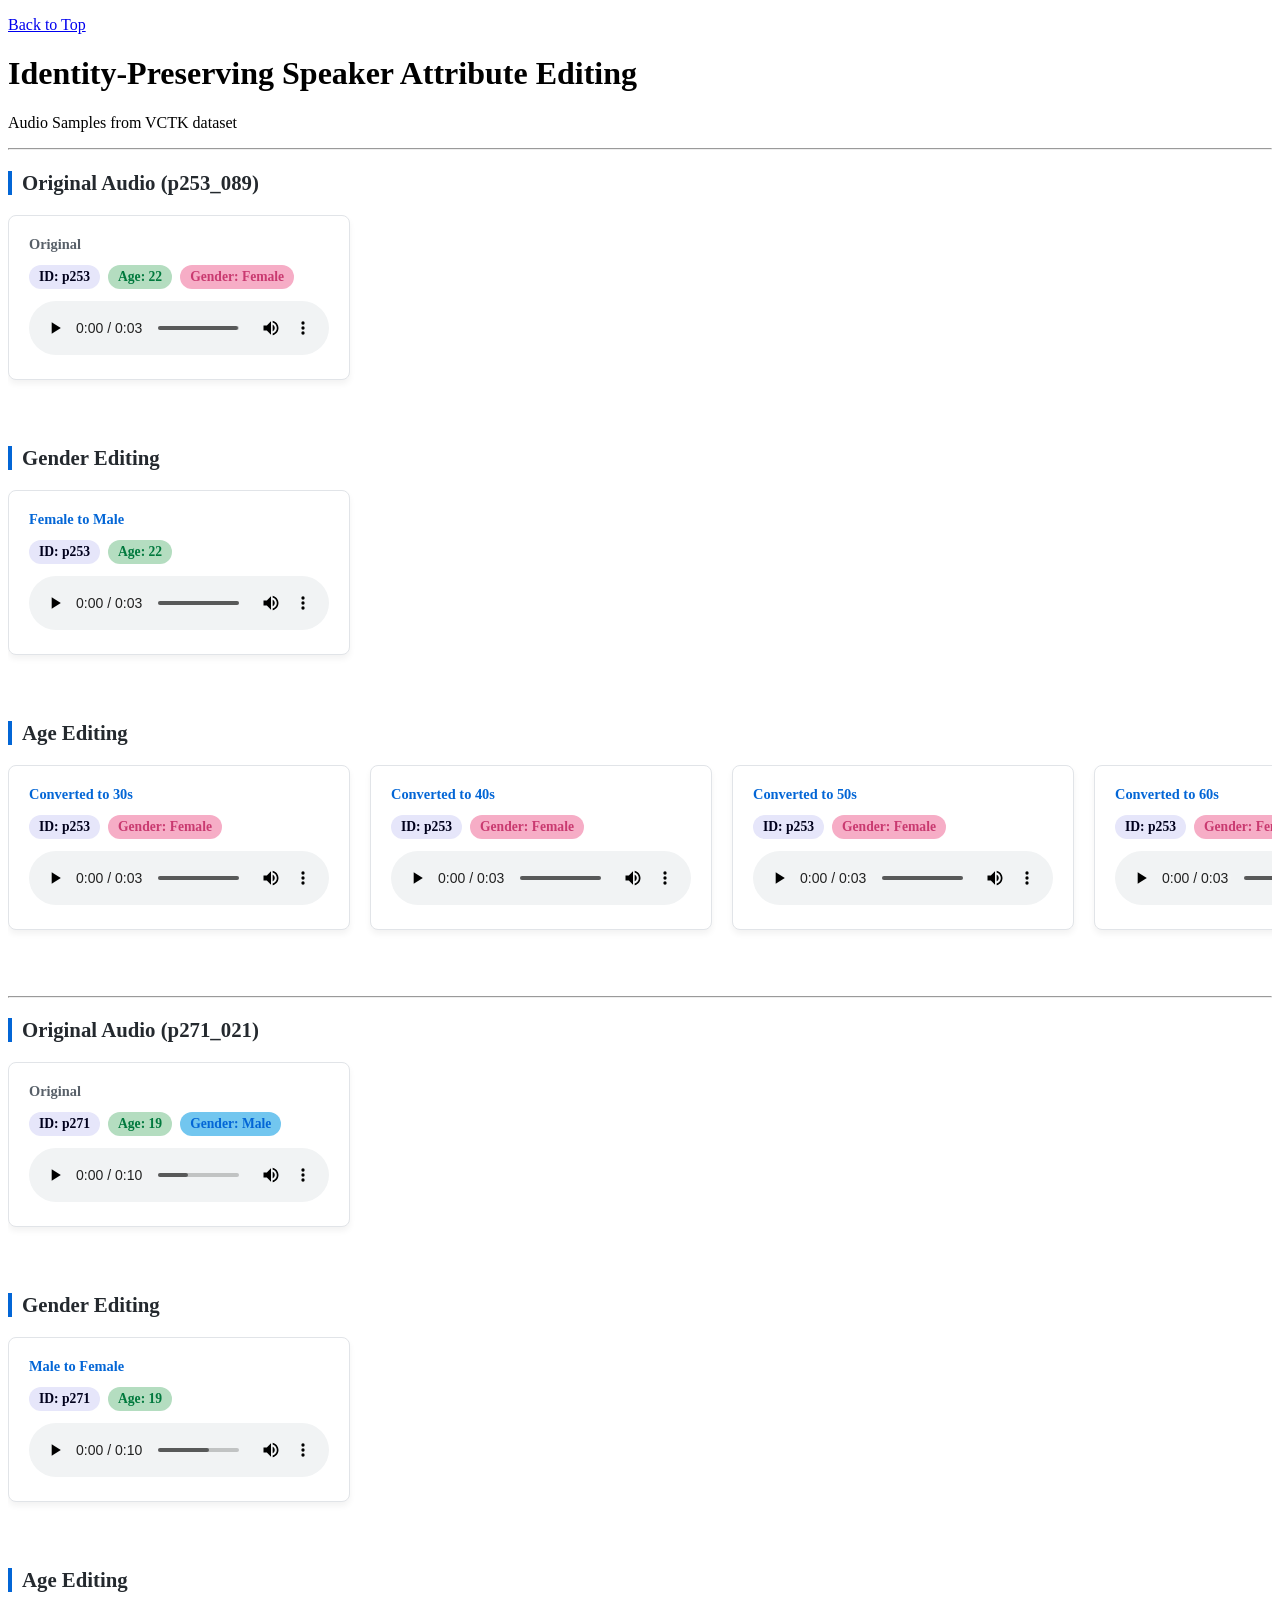
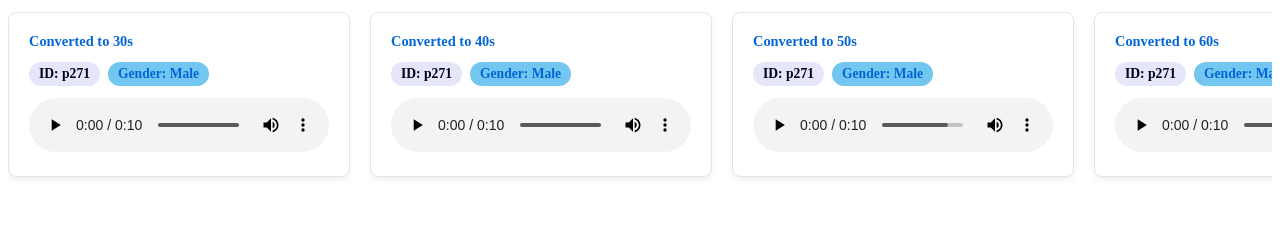
==== b4thesis/index.html @ a7f88929 "demo for bthesis" ====
<!DOCTYPE html>
<html lang="ja">
    <head>
        <meta charset="UTF-8">
        <meta name="viewport" content="width=device-width, initial-scale=1.0">
        <title>Bachelor's Thesis</title>
        <style>
            .meta-tags {
                display: flex;
                gap: 8px;
                margin-bottom: 12px;
                flex-wrap: wrap;
                }
            .tag {
                background-color: #f1f8ff;
                color: #00001C;
                padding: 4px 10px;
                border-radius: 20px;
                font-size: 0.85em;
                font-weight: bold;
            }
            .tag.id {
                color: #00001C;
                background-color: #e6e6fa;
            }
            .tag.age {
                color: 	#00793D;
                background-color: 	#B4DDC0;
            }
            .tag.female {
                color: #c93a70;
                background-color: 	#F6ADC6;
            }
            .tag.male {
                color: #0366d6;
                background-color: #72C6EF;
            }

            .flex-container {
                display: flex;
                gap: 20px;
                margin-bottom: 50px;
                flex-wrap: nowrap;
                overflow-x: auto;
                padding-bottom: 16px;
            }

            .flex-card {
                background-color: #ffffff;
                border: 1px solid #e1e4e8;
                border-radius: 8px;
                padding: 20px;
                box-shadow: 0 4px 6px rgba(0, 0, 0, 0.05);
                flex: 0 0 auto;
                min-width: 260px;
            }

            .section-title {
                font-size: 1.3em;
                margin-bottom: 20px;
                color: #24292e;
                border-left: 4px solid #0366d6;
                padding-left: 10px;
            }

            .converted-label {
                color: #0366d6;
                margin: 0 0 12px 0;
                font-size: 0.9em;
                font-weight: bold;
            }
        </style>
    </head>

    <body>
        <p><a href="../index.html">Back to Top</a></p>

        <h1>Identity-Preserving Speaker Attribute Editing</h1>
        <p>Audio Samples from VCTK dataset</p>

        <hr>

        <h3 class="section-title">Original Audio (p253_089)</h3>
        <div class="flex-container">
            <div class="flex-card">
                <p class="converted-label" style="color: #586069;">Original</p>
                <div class="meta-tags">
                    <span class="tag id">ID: p253</span>
                    <span class="tag age">Age: 22</span>
                    <span class="tag female">Gender: Female</span>
                </div>
                <audio controls>
                    <source src="samples/p253_089_original.wav" type="audio/mpeg">
                </audio>
            </div>
        </div>

        <h3 class="section-title">Gender Editing</h3>
        <div class="flex-container">
            <div class="flex-card">
                <p class="converted-label">Female to Male</p>
                <div class="meta-tags">
                    <span class="tag id">ID: p253</span>
                    <span class="tag age">Age: 22</span>
                </div>
                <audio controls>
                    <source src="samples/p253_089_male.wav" type="audio/mpeg">
                </audio>
            </div>
        </div>

        <h3 class="section-title">Age Editing</h3>
        <div class="flex-container">
            <div class="flex-card">
                <p class="converted-label">Converted to 30s</p>
                <div class="meta-tags">
                    <span class="tag id">ID: p253</span>
                    <span class="tag female">Gender: Female</span>
                </div>
                <audio controls>
                    <source src="samples/p253_089_age_35.wav" type="audio/mpeg">
                </audio>
            </div>
            <div class="flex-card">
                <p class="converted-label">Converted to 40s</p>
                <div class="meta-tags">
                    <span class="tag id">ID: p253</span>
                    <span class="tag female">Gender: Female</span>
                </div>
                <audio controls>
                    <source src="samples/p253_089_age_45.wav" type="audio/mpeg">
                </audio>
            </div>
            <div class="flex-card">
                <p class="converted-label">Converted to 50s</p>
                <div class="meta-tags">
                    <span class="tag id">ID: p253</span>
                    <span class="tag female">Gender: Female</span>
                </div>
                <audio controls>
                    <source src="samples/p253_089_age_55.wav" type="audio/mpeg">
                </audio>
            </div>
            <div class="flex-card">
                <p class="converted-label">Converted to 60s</p>
                <div class="meta-tags">
                    <span class="tag id">ID: p253</span>
                    <span class="tag female">Gender: Female</span>
                </div>
                <audio controls>
                    <source src="samples/p253_089_age_65.wav" type="audio/mpeg">
                </audio>
            </div>
            <div class="flex-card">
                <p class="converted-label">Converted to 70s</p>
                <div class="meta-tags">
                    <span class="tag id">ID: p253</span>
                    <span class="tag female">Gender: Female</span>
                </div>
                <audio controls>
                    <source src="samples/p253_089_age_75.wav" type="audio/mpeg">
                </audio>
            </div>
        </div>

        <hr>

        <h3 class="section-title">Original Audio (p271_021)</h3>
        <div class="flex-container">
            <div class="flex-card">
                <p class="converted-label" style="color: #586069;">Original</p>
                <div class="meta-tags">
                    <span class="tag id">ID: p271</span>
                    <span class="tag age">Age: 19</span>
                    <span class="tag male">Gender: Male</span>
                </div>
                <audio controls>
                    <source src="samples/p271_021_original.wav" type="audio/mpeg">
                </audio>
            </div>
        </div>

        <h3 class="section-title">Gender Editing</h3>
        <div class="flex-container">
            <div class="flex-card">
                <p class="converted-label">Male to Female</p>
                <div class="meta-tags">
                    <span class="tag id">ID: p271</span>
                    <span class="tag age">Age: 19</span>
                </div>
                <audio controls>
                    <source src="samples/p271_021_female.wav" type="audio/mpeg">
                </audio>
            </div>
        </div>

        <h3 class="section-title">Age Editing</h3>
        <div class="flex-container">
            <div class="flex-card">
                <p class="converted-label">Converted to 30s</p>
                <div class="meta-tags">
                    <span class="tag id">ID: p271</span>
                    <span class="tag gender male">Gender: Male</span>
                </div>
                <audio controls>
                    <source src="samples/p271_021_age_35.wav" type="audio/mpeg">
                </audio>
            </div>
            <div class="flex-card">
                <p class="converted-label">Converted to 40s</p>
                <div class="meta-tags">
                    <span class="tag id">ID: p271</span>
                    <span class="tag gender male">Gender: Male</span>
                </div>
                <audio controls>
                    <source src="samples/p271_021_age_45.wav" type="audio/mpeg">
                </audio>
            </div>
            <div class="flex-card">
                <p class="converted-label">Converted to 50s</p>
                <div class="meta-tags">
                    <span class="tag id">ID: p271</span>
                    <span class="tag gender male">Gender: Male</span>
                </div>
                <audio controls>
                    <source src="samples/p271_021_age_55.wav" type="audio/mpeg">
                </audio>
            </div>
            <div class="flex-card">
                <p class="converted-label">Converted to 60s</p>
                <div class="meta-tags">
                    <span class="tag id">ID: p271</span>
                    <span class="tag gender male">Gender: Male</span>
                </div>
                <audio controls>
                    <source src="samples/p271_021_age_65.wav" type="audio/mpeg">
                </audio>
            </div>
            <div class="flex-card">
                <p class="converted-label">Converted to 70s</p>
                <div class="meta-tags">
                    <span class="tag id">ID: p271</span>
                    <span class="tag gender male">Gender: Male</span>
                </div>
                <audio controls>
                    <source src="samples/p271_021_age_75.wav" type="audio/mpeg">
                </audio>
            </div>
        </div>
    </body>
</html>
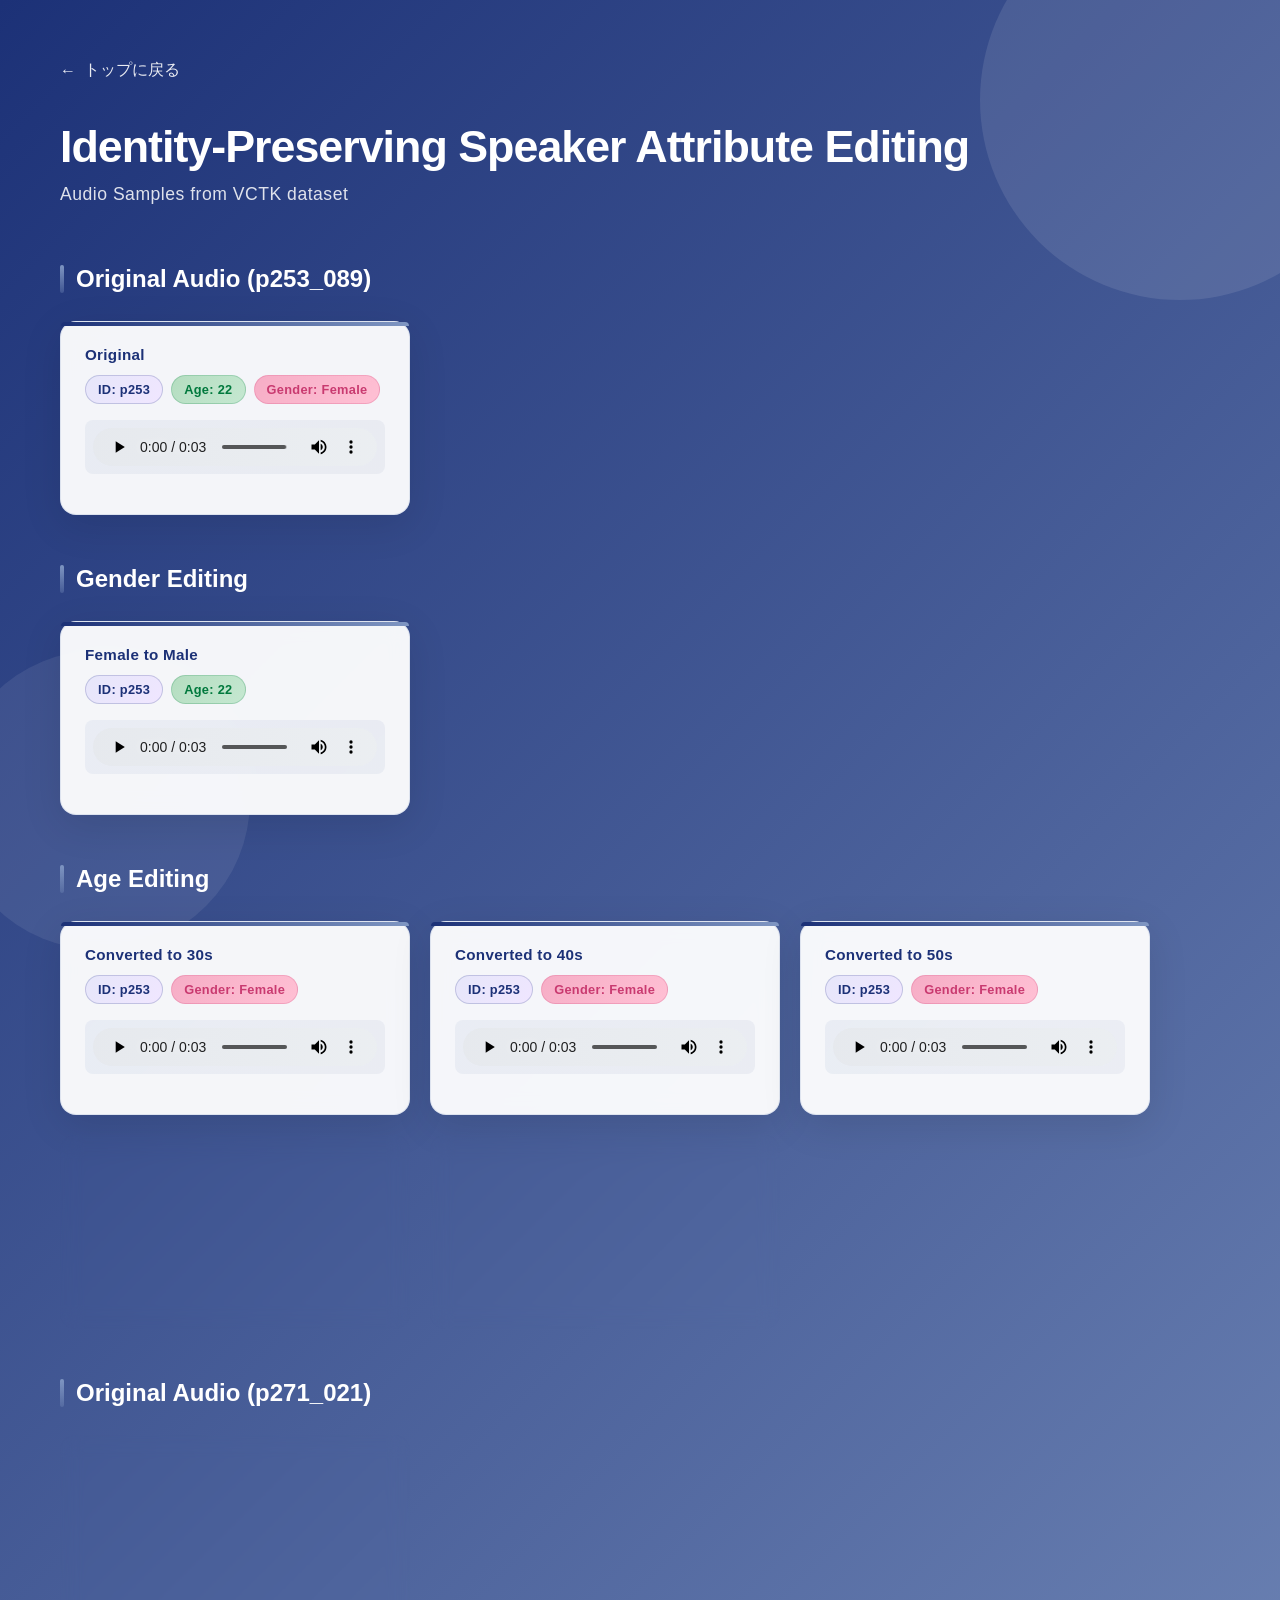
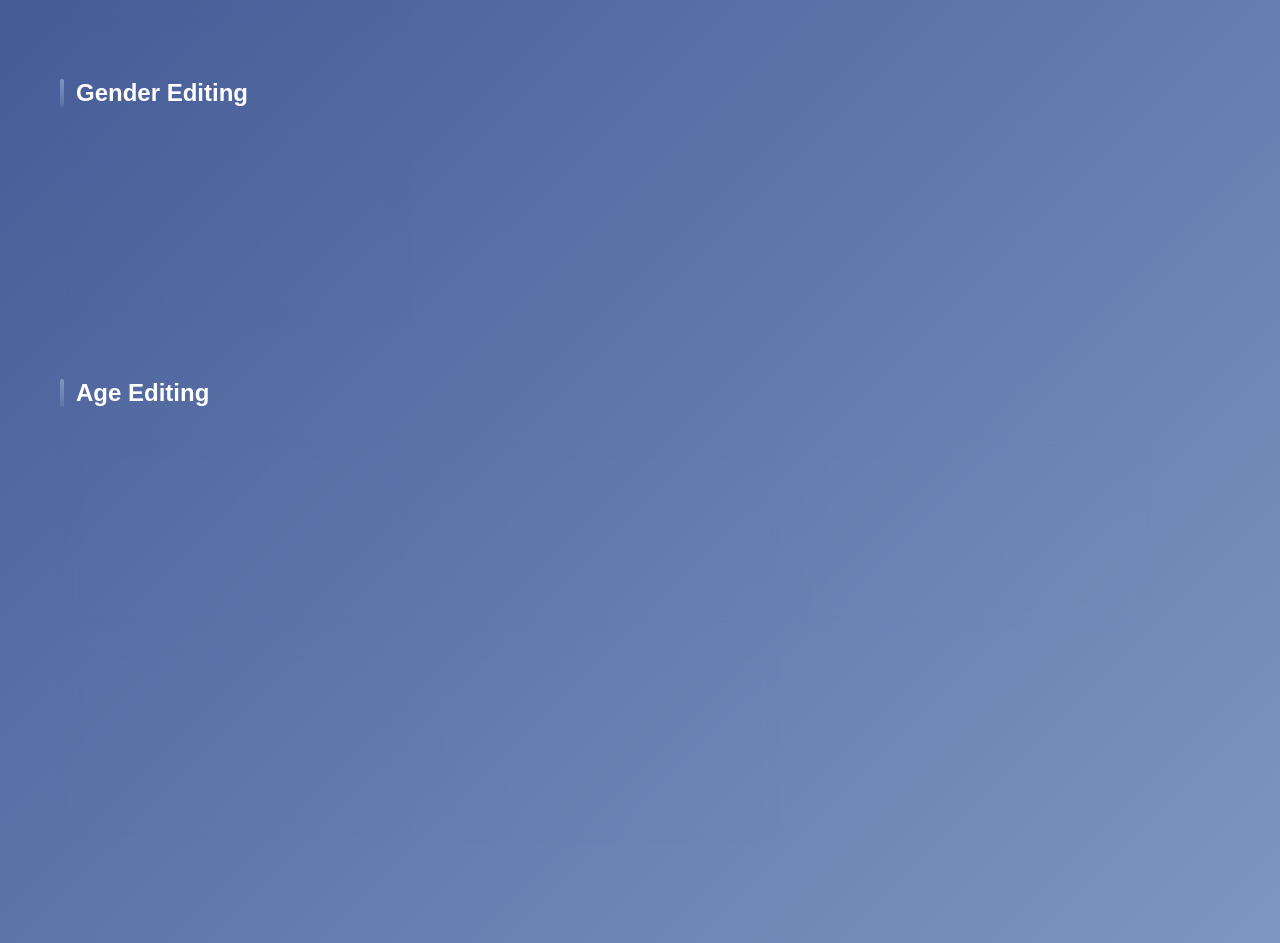
==== commit d0573e60: "for laptop and smartphone" ====
--- a/b4thesis/index.html
+++ b/b4thesis/index.html
@@ -1,89 +1,424 @@
 <!DOCTYPE html>
 <html lang="ja">
-    <head>
-        <meta charset="UTF-8">
-        <meta name="viewport" content="width=device-width, initial-scale=1.0">
-        <title>Bachelor's Thesis</title>
-        <style>
+<head>
+    <meta charset="UTF-8">
+    <meta name="viewport" content="width=device-width, initial-scale=1.0">
+    <title>Bachelor's Thesis</title>
+    <style>
+        * {
+            margin: 0;
+            padding: 0;
+            box-sizing: border-box;
+        }
+
+        body {
+            font-family: -apple-system, BlinkMacSystemFont, 'Segoe UI', 'Roboto', 'Oxygen', 'Ubuntu', 'Cantarell', sans-serif;
+            background: linear-gradient(135deg, #1c3177 0%, #7f96c2 100%);
+            min-height: 100vh;
+            color: #333;
+            position: relative;
+            overflow-x: hidden;
+        }
+
+        body::before {
+            content: '';
+            position: fixed;
+            width: 400px;
+            height: 400px;
+            background: rgba(255, 255, 255, 0.1);
+            border-radius: 50%;
+            top: -100px;
+            right: -100px;
+            pointer-events: none;
+            z-index: 0;
+        }
+
+        body::after {
+            content: '';
+            position: fixed;
+            width: 300px;
+            height: 300px;
+            background: rgba(255, 255, 255, 0.08);
+            border-radius: 50%;
+            bottom: -50px;
+            left: -50px;
+            pointer-events: none;
+            z-index: 0;
+        }
+
+        .container {
+            max-width: 1200px;
+            margin: 0 auto;
+            padding: 60px 20px;
+            position: relative;
+            z-index: 1;
+        }
+
+        .back-link {
+            display: inline-flex;
+            align-items: center;
+            gap: 8px;
+            color: rgba(255, 255, 255, 0.9);
+            text-decoration: none;
+            font-weight: 500;
+            margin-bottom: 40px;
+            transition: all 0.3s ease;
+        }
+
+        .back-link:hover {
+            color: #fff;
+            gap: 12px;
+        }
+
+        .back-link::before {
+            content: '←';
+            transition: transform 0.3s ease;
+        }
+
+        .back-link:hover::before {
+            transform: translateX(-4px);
+        }
+
+        header {
+            margin-bottom: 60px;
+            animation: fadeInDown 0.8s ease-out;
+        }
+
+        h1 {
+            font-size: 2.8rem;
+            font-weight: 700;
+            color: #fff;
+            margin-bottom: 12px;
+            letter-spacing: -1px;
+        }
+
+        .subtitle {
+            font-size: 1.1rem;
+            color: rgba(255, 255, 255, 0.85);
+            font-weight: 300;
+            letter-spacing: 0.5px;
+        }
+
+        .section-title {
+            font-size: 1.5rem;
+            font-weight: 600;
+            color: #fff;
+            margin-bottom: 28px;
+            margin-top: 50px;
+            display: flex;
+            align-items: center;
+            gap: 12px;
+            animation: fadeInUp 0.8s ease-out;
+        }
+
+        .section-title::before {
+            content: '';
+            width: 4px;
+            height: 28px;
+            background: linear-gradient(180deg, #7f96c2, rgba(127, 150, 194, 0.3));
+            border-radius: 2px;
+        }
+
+        .flex-container {
+            display: flex;
+            gap: 20px;
+            margin-bottom: 40px;
+            flex-wrap: wrap;
+            animation: fadeInUp 0.8s ease-out;
+        }
+
+        .flex-card {
+            background: rgba(255, 255, 255, 0.95);
+            border-radius: 16px;
+            padding: 24px;
+            box-shadow: 0 10px 40px rgba(0, 0, 0, 0.1);
+            flex: 1;
+            min-width: 280px;
+            max-width: 350px;
+            transition: all 0.3s cubic-bezier(0.4, 0, 0.2, 1);
+            cursor: pointer;
+            border: 1px solid rgba(127, 150, 194, 0.2);
+            backdrop-filter: blur(10px);
+            position: relative;
+        }
+
+        .flex-card::before {
+            content: '';
+            position: absolute;
+            top: 0;
+            left: 0;
+            right: 0;
+            height: 4px;
+            background: linear-gradient(90deg, #1c3177, #7f96c2);
+            border-radius: 16px 16px 0 0;
+        }
+
+        .flex-card:hover {
+            transform: translateY(-8px);
+            box-shadow: 0 15px 50px rgba(28, 49, 119, 0.2);
+            border-color: rgba(127, 150, 194, 0.4);
+            background: rgba(255, 255, 255, 0.98);
+        }
+
+        .meta-tags {
+            display: flex;
+            gap: 8px;
+            margin-bottom: 16px;
+            flex-wrap: wrap;
+        }
+
+        .tag {
+            background: linear-gradient(135deg, rgba(127, 150, 194, 0.15), rgba(28, 49, 119, 0.1));
+            color: #1c3177;
+            padding: 6px 12px;
+            border-radius: 20px;
+            font-size: 0.8rem;
+            font-weight: 600;
+            border: 1px solid rgba(127, 150, 194, 0.3);
+            letter-spacing: 0.3px;
+        }
+
+        .tag.id {
+            background: linear-gradient(135deg, #e6e6fa, #f0e6ff);
+            color: #1c3177;
+            border-color: rgba(28, 49, 119, 0.2);
+        }
+
+        .tag.age {
+            background: linear-gradient(135deg, #B4DDC0, #c5e8d1);
+            color: #00793D;
+            border-color: rgba(0, 121, 61, 0.2);
+        }
+
+        .tag.female {
+            background: linear-gradient(135deg, #F6ADC6, #ffc0d4);
+            color: #c93a70;
+            border-color: rgba(201, 58, 112, 0.2);
+        }
+
+        .tag.male {
+            background: linear-gradient(135deg, #72C6EF, #8fd4f7);
+            color: #0366d6;
+            border-color: rgba(3, 102, 214, 0.2);
+        }
+
+        .converted-label {
+            color: #1c3177;
+            margin: 0 0 12px 0;
+            font-size: 0.95rem;
+            font-weight: 600;
+            letter-spacing: 0.3px;
+        }
+
+        audio {
+            width: 100%;
+            margin-bottom: 12px;
+            border-radius: 8px;
+            background: linear-gradient(135deg, rgba(127, 150, 194, 0.1), rgba(28, 49, 119, 0.05));
+            padding: 8px;
+            outline: none;
+        }
+
+        audio::-webkit-media-controls-panel {
+            background: linear-gradient(90deg, rgba(28, 49, 119, 0.05), rgba(127, 150, 194, 0.05));
+            border-radius: 8px;
+        }
+
+        @keyframes fadeInDown {
+            from {
+                opacity: 0;
+                transform: translateY(-30px);
+            }
+            to {
+                opacity: 1;
+                transform: translateY(0);
+            }
+        }
+
+        @keyframes fadeInUp {
+            from {
+                opacity: 0;
+                transform: translateY(30px);
+            }
+            to {
+                opacity: 1;
+                transform: translateY(0);
+            }
+        }
+
+        @media (max-width: 1024px) {
+            .flex-card {
+                max-width: none;
+                flex: 1 1 calc(50% - 10px);
+                min-width: 200px;
+            }
+
+            .flex-container {
+                gap: 16px;
+            }
+        }
+
+        @media (max-width: 768px) {
+            * {
+                -webkit-tap-highlight-color: transparent;
+            }
+
+            body::before {
+                width: 250px;
+                height: 250px;
+                top: -50px;
+                right: -50px;
+            }
+
+            body::after {
+                width: 200px;
+                height: 200px;
+                bottom: -30px;
+                left: -30px;
+            }
+
+            h1 {
+                font-size: 1.8rem;
+                line-height: 1.3;
+            }
+
+            .subtitle {
+                font-size: 0.95rem;
+            }
+
+            .section-title {
+                font-size: 1.2rem;
+                margin-top: 35px;
+                margin-bottom: 20px;
+                gap: 10px;
+            }
+
+            .section-title::before {
+                height: 22px;
+                width: 3px;
+            }
+
+            .flex-container {
+                flex-direction: column;
+                gap: 14px;
+                margin-bottom: 30px;
+            }
+
+            .flex-card {
+                max-width: none;
+                min-width: auto;
+                padding: 18px;
+                border-radius: 12px;
+            }
+
             .meta-tags {
-                display: flex;
-                gap: 8px;
+                gap: 6px;
                 margin-bottom: 12px;
-                flex-wrap: wrap;
-                }
+            }
+
             .tag {
-                background-color: #f1f8ff;
-                color: #00001C;
-                padding: 4px 10px;
-                border-radius: 20px;
-                font-size: 0.85em;
-                font-weight: bold;
-            }
-            .tag.id {
-                color: #00001C;
-                background-color: #e6e6fa;
-            }
-            .tag.age {
-                color: 	#00793D;
-                background-color: 	#B4DDC0;
-            }
-            .tag.female {
-                color: #c93a70;
-                background-color: 	#F6ADC6;
-            }
-            .tag.male {
-                color: #0366d6;
-                background-color: #72C6EF;
-            }
-
-            .flex-container {
-                display: flex;
-                gap: 20px;
-                margin-bottom: 50px;
-                flex-wrap: nowrap;
-                overflow-x: auto;
-                padding-bottom: 16px;
+                padding: 5px 10px;
+                font-size: 0.75rem;
+            }
+
+            .converted-label {
+                font-size: 0.9rem;
+                margin-bottom: 10px;
+            }
+
+            audio {
+                margin-bottom: 10px;
+                padding: 6px;
+                min-height: 36px;
+            }
+
+            .container {
+                padding: 30px 12px;
+                max-width: 100%;
+            }
+
+            header {
+                margin-bottom: 30px;
+                text-align: center;
+            }
+
+            .back-link {
+                font-size: 0.9rem;
+                margin-bottom: 25px;
+            }
+
+            .flex-card:hover {
+                transform: translateY(-4px);
+            }
+        }
+
+        @media (max-width: 480px) {
+            h1 {
+                font-size: 1.5rem;
+                margin-bottom: 8px;
+            }
+
+            .subtitle {
+                font-size: 0.9rem;
+            }
+
+            .section-title {
+                font-size: 1.1rem;
+                margin-top: 28px;
+                margin-bottom: 16px;
             }
 
             .flex-card {
-                background-color: #ffffff;
-                border: 1px solid #e1e4e8;
-                border-radius: 8px;
-                padding: 20px;
-                box-shadow: 0 4px 6px rgba(0, 0, 0, 0.05);
-                flex: 0 0 auto;
-                min-width: 260px;
-            }
-
-            .section-title {
-                font-size: 1.3em;
-                margin-bottom: 20px;
-                color: #24292e;
-                border-left: 4px solid #0366d6;
-                padding-left: 10px;
+                padding: 16px;
+                border-radius: 12px;
+            }
+
+            .meta-tags {
+                gap: 5px;
+            }
+
+            .tag {
+                padding: 4px 8px;
+                font-size: 0.7rem;
             }
 
             .converted-label {
-                color: #0366d6;
-                margin: 0 0 12px 0;
-                font-size: 0.9em;
-                font-weight: bold;
-            }
-        </style>
-    </head>
-
-    <body>
-        <p><a href="../index.html">Back to Top</a></p>
-
-        <h1>Identity-Preserving Speaker Attribute Editing</h1>
-        <p>Audio Samples from VCTK dataset</p>
-
-        <hr>
+                font-size: 0.85rem;
+            }
+
+            audio {
+                min-height: 34px;
+                padding: 5px;
+            }
+
+            .container {
+                padding: 25px 10px;
+            }
+
+            header {
+                margin-bottom: 25px;
+            }
+
+            .back-link {
+                font-size: 0.85rem;
+            }
+        }
+    </style>
+</head>
+
+<body>
+    <div class="container">
+        <a href="../index.html" class="back-link">トップに戻る</a>
+
+        <header>
+            <h1>Identity-Preserving Speaker Attribute Editing</h1>
+            <p class="subtitle">Audio Samples from VCTK dataset</p>
+        </header>
 
         <h3 class="section-title">Original Audio (p253_089)</h3>
         <div class="flex-container">
             <div class="flex-card">
-                <p class="converted-label" style="color: #586069;">Original</p>
+                <p class="converted-label">Original</p>
                 <div class="meta-tags">
                     <span class="tag id">ID: p253</span>
                     <span class="tag age">Age: 22</span>
@@ -163,12 +498,10 @@
             </div>
         </div>
 
-        <hr>
-
         <h3 class="section-title">Original Audio (p271_021)</h3>
         <div class="flex-container">
             <div class="flex-card">
-                <p class="converted-label" style="color: #586069;">Original</p>
+                <p class="converted-label">Original</p>
                 <div class="meta-tags">
                     <span class="tag id">ID: p271</span>
                     <span class="tag age">Age: 19</span>
@@ -200,7 +533,7 @@
                 <p class="converted-label">Converted to 30s</p>
                 <div class="meta-tags">
                     <span class="tag id">ID: p271</span>
-                    <span class="tag gender male">Gender: Male</span>
+                    <span class="tag male">Gender: Male</span>
                 </div>
                 <audio controls>
                     <source src="samples/p271_021_age_35.wav" type="audio/mpeg">
@@ -210,7 +543,7 @@
                 <p class="converted-label">Converted to 40s</p>
                 <div class="meta-tags">
                     <span class="tag id">ID: p271</span>
-                    <span class="tag gender male">Gender: Male</span>
+                    <span class="tag male">Gender: Male</span>
                 </div>
                 <audio controls>
                     <source src="samples/p271_021_age_45.wav" type="audio/mpeg">
@@ -220,7 +553,7 @@
                 <p class="converted-label">Converted to 50s</p>
                 <div class="meta-tags">
                     <span class="tag id">ID: p271</span>
-                    <span class="tag gender male">Gender: Male</span>
+                    <span class="tag male">Gender: Male</span>
                 </div>
                 <audio controls>
                     <source src="samples/p271_021_age_55.wav" type="audio/mpeg">
@@ -230,7 +563,7 @@
                 <p class="converted-label">Converted to 60s</p>
                 <div class="meta-tags">
                     <span class="tag id">ID: p271</span>
-                    <span class="tag gender male">Gender: Male</span>
+                    <span class="tag male">Gender: Male</span>
                 </div>
                 <audio controls>
                     <source src="samples/p271_021_age_65.wav" type="audio/mpeg">
@@ -240,12 +573,13 @@
                 <p class="converted-label">Converted to 70s</p>
                 <div class="meta-tags">
                     <span class="tag id">ID: p271</span>
-                    <span class="tag gender male">Gender: Male</span>
+                    <span class="tag male">Gender: Male</span>
                 </div>
                 <audio controls>
                     <source src="samples/p271_021_age_75.wav" type="audio/mpeg">
                 </audio>
             </div>
         </div>
-    </body>
+    </div>
+</body>
 </html>
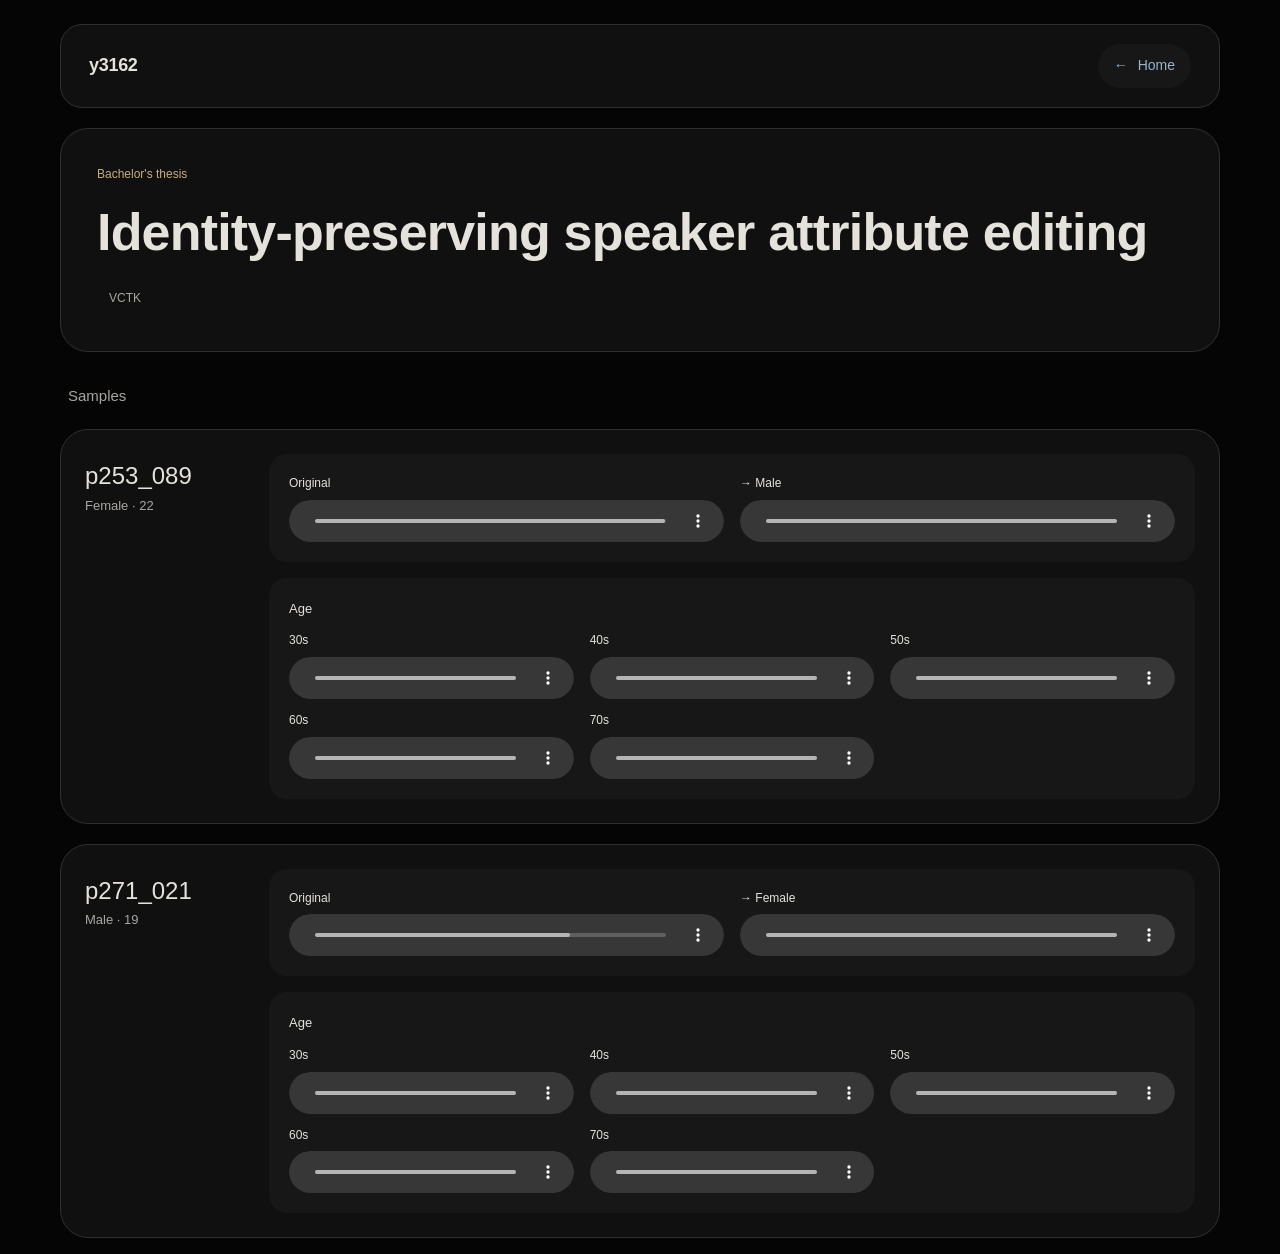
==== commit 862f9ecd: "simple layout" ====
--- a/b4thesis/index.html
+++ b/b4thesis/index.html
@@ -1,585 +1,168 @@
 <!DOCTYPE html>
-<html lang="ja">
+<html lang="en">
 <head>
     <meta charset="UTF-8">
     <meta name="viewport" content="width=device-width, initial-scale=1.0">
-    <title>Bachelor's Thesis</title>
-    <style>
-        * {
-            margin: 0;
-            padding: 0;
-            box-sizing: border-box;
-        }
-
-        body {
-            font-family: -apple-system, BlinkMacSystemFont, 'Segoe UI', 'Roboto', 'Oxygen', 'Ubuntu', 'Cantarell', sans-serif;
-            background: linear-gradient(135deg, #1c3177 0%, #7f96c2 100%);
-            min-height: 100vh;
-            color: #333;
-            position: relative;
-            overflow-x: hidden;
-        }
-
-        body::before {
-            content: '';
-            position: fixed;
-            width: 400px;
-            height: 400px;
-            background: rgba(255, 255, 255, 0.1);
-            border-radius: 50%;
-            top: -100px;
-            right: -100px;
-            pointer-events: none;
-            z-index: 0;
-        }
-
-        body::after {
-            content: '';
-            position: fixed;
-            width: 300px;
-            height: 300px;
-            background: rgba(255, 255, 255, 0.08);
-            border-radius: 50%;
-            bottom: -50px;
-            left: -50px;
-            pointer-events: none;
-            z-index: 0;
-        }
-
-        .container {
-            max-width: 1200px;
-            margin: 0 auto;
-            padding: 60px 20px;
-            position: relative;
-            z-index: 1;
-        }
-
-        .back-link {
-            display: inline-flex;
-            align-items: center;
-            gap: 8px;
-            color: rgba(255, 255, 255, 0.9);
-            text-decoration: none;
-            font-weight: 500;
-            margin-bottom: 40px;
-            transition: all 0.3s ease;
-        }
-
-        .back-link:hover {
-            color: #fff;
-            gap: 12px;
-        }
-
-        .back-link::before {
-            content: '←';
-            transition: transform 0.3s ease;
-        }
-
-        .back-link:hover::before {
-            transform: translateX(-4px);
-        }
-
-        header {
-            margin-bottom: 60px;
-            animation: fadeInDown 0.8s ease-out;
-        }
-
-        h1 {
-            font-size: 2.8rem;
-            font-weight: 700;
-            color: #fff;
-            margin-bottom: 12px;
-            letter-spacing: -1px;
-        }
-
-        .subtitle {
-            font-size: 1.1rem;
-            color: rgba(255, 255, 255, 0.85);
-            font-weight: 300;
-            letter-spacing: 0.5px;
-        }
-
-        .section-title {
-            font-size: 1.5rem;
-            font-weight: 600;
-            color: #fff;
-            margin-bottom: 28px;
-            margin-top: 50px;
-            display: flex;
-            align-items: center;
-            gap: 12px;
-            animation: fadeInUp 0.8s ease-out;
-        }
-
-        .section-title::before {
-            content: '';
-            width: 4px;
-            height: 28px;
-            background: linear-gradient(180deg, #7f96c2, rgba(127, 150, 194, 0.3));
-            border-radius: 2px;
-        }
-
-        .flex-container {
-            display: flex;
-            gap: 20px;
-            margin-bottom: 40px;
-            flex-wrap: wrap;
-            animation: fadeInUp 0.8s ease-out;
-        }
-
-        .flex-card {
-            background: rgba(255, 255, 255, 0.95);
-            border-radius: 16px;
-            padding: 24px;
-            box-shadow: 0 10px 40px rgba(0, 0, 0, 0.1);
-            flex: 1;
-            min-width: 280px;
-            max-width: 350px;
-            transition: all 0.3s cubic-bezier(0.4, 0, 0.2, 1);
-            cursor: pointer;
-            border: 1px solid rgba(127, 150, 194, 0.2);
-            backdrop-filter: blur(10px);
-            position: relative;
-        }
-
-        .flex-card::before {
-            content: '';
-            position: absolute;
-            top: 0;
-            left: 0;
-            right: 0;
-            height: 4px;
-            background: linear-gradient(90deg, #1c3177, #7f96c2);
-            border-radius: 16px 16px 0 0;
-        }
-
-        .flex-card:hover {
-            transform: translateY(-8px);
-            box-shadow: 0 15px 50px rgba(28, 49, 119, 0.2);
-            border-color: rgba(127, 150, 194, 0.4);
-            background: rgba(255, 255, 255, 0.98);
-        }
-
-        .meta-tags {
-            display: flex;
-            gap: 8px;
-            margin-bottom: 16px;
-            flex-wrap: wrap;
-        }
-
-        .tag {
-            background: linear-gradient(135deg, rgba(127, 150, 194, 0.15), rgba(28, 49, 119, 0.1));
-            color: #1c3177;
-            padding: 6px 12px;
-            border-radius: 20px;
-            font-size: 0.8rem;
-            font-weight: 600;
-            border: 1px solid rgba(127, 150, 194, 0.3);
-            letter-spacing: 0.3px;
-        }
-
-        .tag.id {
-            background: linear-gradient(135deg, #e6e6fa, #f0e6ff);
-            color: #1c3177;
-            border-color: rgba(28, 49, 119, 0.2);
-        }
-
-        .tag.age {
-            background: linear-gradient(135deg, #B4DDC0, #c5e8d1);
-            color: #00793D;
-            border-color: rgba(0, 121, 61, 0.2);
-        }
-
-        .tag.female {
-            background: linear-gradient(135deg, #F6ADC6, #ffc0d4);
-            color: #c93a70;
-            border-color: rgba(201, 58, 112, 0.2);
-        }
-
-        .tag.male {
-            background: linear-gradient(135deg, #72C6EF, #8fd4f7);
-            color: #0366d6;
-            border-color: rgba(3, 102, 214, 0.2);
-        }
-
-        .converted-label {
-            color: #1c3177;
-            margin: 0 0 12px 0;
-            font-size: 0.95rem;
-            font-weight: 600;
-            letter-spacing: 0.3px;
-        }
-
-        audio {
-            width: 100%;
-            margin-bottom: 12px;
-            border-radius: 8px;
-            background: linear-gradient(135deg, rgba(127, 150, 194, 0.1), rgba(28, 49, 119, 0.05));
-            padding: 8px;
-            outline: none;
-        }
-
-        audio::-webkit-media-controls-panel {
-            background: linear-gradient(90deg, rgba(28, 49, 119, 0.05), rgba(127, 150, 194, 0.05));
-            border-radius: 8px;
-        }
-
-        @keyframes fadeInDown {
-            from {
-                opacity: 0;
-                transform: translateY(-30px);
-            }
-            to {
-                opacity: 1;
-                transform: translateY(0);
-            }
-        }
-
-        @keyframes fadeInUp {
-            from {
-                opacity: 0;
-                transform: translateY(30px);
-            }
-            to {
-                opacity: 1;
-                transform: translateY(0);
-            }
-        }
-
-        @media (max-width: 1024px) {
-            .flex-card {
-                max-width: none;
-                flex: 1 1 calc(50% - 10px);
-                min-width: 200px;
-            }
-
-            .flex-container {
-                gap: 16px;
-            }
-        }
-
-        @media (max-width: 768px) {
-            * {
-                -webkit-tap-highlight-color: transparent;
-            }
-
-            body::before {
-                width: 250px;
-                height: 250px;
-                top: -50px;
-                right: -50px;
-            }
-
-            body::after {
-                width: 200px;
-                height: 200px;
-                bottom: -30px;
-                left: -30px;
-            }
-
-            h1 {
-                font-size: 1.8rem;
-                line-height: 1.3;
-            }
-
-            .subtitle {
-                font-size: 0.95rem;
-            }
-
-            .section-title {
-                font-size: 1.2rem;
-                margin-top: 35px;
-                margin-bottom: 20px;
-                gap: 10px;
-            }
-
-            .section-title::before {
-                height: 22px;
-                width: 3px;
-            }
-
-            .flex-container {
-                flex-direction: column;
-                gap: 14px;
-                margin-bottom: 30px;
-            }
-
-            .flex-card {
-                max-width: none;
-                min-width: auto;
-                padding: 18px;
-                border-radius: 12px;
-            }
-
-            .meta-tags {
-                gap: 6px;
-                margin-bottom: 12px;
-            }
-
-            .tag {
-                padding: 5px 10px;
-                font-size: 0.75rem;
-            }
-
-            .converted-label {
-                font-size: 0.9rem;
-                margin-bottom: 10px;
-            }
-
-            audio {
-                margin-bottom: 10px;
-                padding: 6px;
-                min-height: 36px;
-            }
-
-            .container {
-                padding: 30px 12px;
-                max-width: 100%;
-            }
-
-            header {
-                margin-bottom: 30px;
-                text-align: center;
-            }
-
-            .back-link {
-                font-size: 0.9rem;
-                margin-bottom: 25px;
-            }
-
-            .flex-card:hover {
-                transform: translateY(-4px);
-            }
-        }
-
-        @media (max-width: 480px) {
-            h1 {
-                font-size: 1.5rem;
-                margin-bottom: 8px;
-            }
-
-            .subtitle {
-                font-size: 0.9rem;
-            }
-
-            .section-title {
-                font-size: 1.1rem;
-                margin-top: 28px;
-                margin-bottom: 16px;
-            }
-
-            .flex-card {
-                padding: 16px;
-                border-radius: 12px;
-            }
-
-            .meta-tags {
-                gap: 5px;
-            }
-
-            .tag {
-                padding: 4px 8px;
-                font-size: 0.7rem;
-            }
-
-            .converted-label {
-                font-size: 0.85rem;
-            }
-
-            audio {
-                min-height: 34px;
-                padding: 5px;
-            }
-
-            .container {
-                padding: 25px 10px;
-            }
-
-            header {
-                margin-bottom: 25px;
-            }
-
-            .back-link {
-                font-size: 0.85rem;
-            }
-        }
-    </style>
+    <meta name="description" content="Identity-preserving speaker attribute editing. Audio samples from VCTK.">
+    <meta name="color-scheme" content="dark">
+    <title>Speaker Attribute Editing — y3162</title>
+    <link rel="stylesheet" href="../styles.css">
+    <script src="audio.js" defer></script>
 </head>
-
 <body>
-    <div class="container">
-        <a href="../index.html" class="back-link">トップに戻る</a>
-
-        <header>
-            <h1>Identity-Preserving Speaker Attribute Editing</h1>
-            <p class="subtitle">Audio Samples from VCTK dataset</p>
+    <a class="skip-link" href="#main">Skip to content</a>
+    <div class="page">
+        <header class="site-header module">
+            <a class="wordmark" href="../index.html" aria-label="y3162 home">y3162</a>
+            <a class="nav-link" href="../index.html"><span aria-hidden="true">←</span> Home</a>
         </header>
 
-        <h3 class="section-title">Original Audio (p253_089)</h3>
-        <div class="flex-container">
-            <div class="flex-card">
-                <p class="converted-label">Original</p>
-                <div class="meta-tags">
-                    <span class="tag id">ID: p253</span>
-                    <span class="tag age">Age: 22</span>
-                    <span class="tag female">Gender: Female</span>
+        <main class="research-layout" id="main">
+            <section class="research-intro module module--tinted" aria-labelledby="page-title">
+                <p class="eyebrow">Bachelor's thesis</p>
+                <h1 id="page-title">Identity-preserving speaker attribute editing</h1>
+                <div class="research-meta">
+                    <span>VCTK</span>
                 </div>
-                <audio controls>
-                    <source src="samples/p253_089_original.wav" type="audio/mpeg">
-                </audio>
-            </div>
-        </div>
+            </section>
 
-        <h3 class="section-title">Gender Editing</h3>
-        <div class="flex-container">
-            <div class="flex-card">
-                <p class="converted-label">Female to Male</p>
-                <div class="meta-tags">
-                    <span class="tag id">ID: p253</span>
-                    <span class="tag age">Age: 22</span>
+            <section class="samples" aria-labelledby="samples-title">
+                <div class="section-heading">
+                    <h2 id="samples-title">Samples</h2>
                 </div>
-                <audio controls>
-                    <source src="samples/p253_089_male.wav" type="audio/mpeg">
-                </audio>
-            </div>
-        </div>
+                <div class="speaker-grid">
+                    <section class="speaker module" aria-labelledby="speaker-p253">
+                        <div class="speaker-header">
+                            <div>
+                                <h3 id="speaker-p253">p253_089</h3>
+                                <p class="speaker-description">Female · 22</p>
+                            </div>
+                        </div>
 
-        <h3 class="section-title">Age Editing</h3>
-        <div class="flex-container">
-            <div class="flex-card">
-                <p class="converted-label">Converted to 30s</p>
-                <div class="meta-tags">
-                    <span class="tag id">ID: p253</span>
-                    <span class="tag female">Gender: Female</span>
+                        <div class="sample-group">
+                            <div class="sample-row">
+                                <span class="sample-label">Original</span>
+                                <audio controls preload="metadata" aria-label="Speaker p253, original recording, female, age 22">
+                                    <source src="samples/p253_089_original.wav" type="audio/wav">
+                                    <a href="samples/p253_089_original.wav">Download original recording</a>
+                                </audio>
+                            </div>
+                            <div class="sample-row">
+                                <span class="sample-label">→ Male</span>
+                                <audio controls preload="metadata" aria-label="Speaker p253, gender edited from female to male">
+                                    <source src="samples/p253_089_male.wav" type="audio/wav">
+                                    <a href="samples/p253_089_male.wav">Download gender-edited recording</a>
+                                </audio>
+                            </div>
+                        </div>
+
+                        <div class="sample-group">
+                            <h4>Age</h4>
+                            <div class="sample-row">
+                                <span class="sample-label">30s</span>
+                                <audio controls preload="metadata" aria-label="Speaker p253, age edited to 30s">
+                                    <source src="samples/p253_089_age_35.wav" type="audio/wav">
+                                    <a href="samples/p253_089_age_35.wav">Download age-edited recording, 30s</a>
+                                </audio>
+                            </div>
+                            <div class="sample-row">
+                                <span class="sample-label">40s</span>
+                                <audio controls preload="metadata" aria-label="Speaker p253, age edited to 40s">
+                                    <source src="samples/p253_089_age_45.wav" type="audio/wav">
+                                    <a href="samples/p253_089_age_45.wav">Download age-edited recording, 40s</a>
+                                </audio>
+                            </div>
+                            <div class="sample-row">
+                                <span class="sample-label">50s</span>
+                                <audio controls preload="metadata" aria-label="Speaker p253, age edited to 50s">
+                                    <source src="samples/p253_089_age_55.wav" type="audio/wav">
+                                    <a href="samples/p253_089_age_55.wav">Download age-edited recording, 50s</a>
+                                </audio>
+                            </div>
+                            <div class="sample-row">
+                                <span class="sample-label">60s</span>
+                                <audio controls preload="metadata" aria-label="Speaker p253, age edited to 60s">
+                                    <source src="samples/p253_089_age_65.wav" type="audio/wav">
+                                    <a href="samples/p253_089_age_65.wav">Download age-edited recording, 60s</a>
+                                </audio>
+                            </div>
+                            <div class="sample-row">
+                                <span class="sample-label">70s</span>
+                                <audio controls preload="metadata" aria-label="Speaker p253, age edited to 70s">
+                                    <source src="samples/p253_089_age_75.wav" type="audio/wav">
+                                    <a href="samples/p253_089_age_75.wav">Download age-edited recording, 70s</a>
+                                </audio>
+                            </div>
+                        </div>
+                    </section>
+
+                    <section class="speaker module" aria-labelledby="speaker-p271">
+                        <div class="speaker-header">
+                            <div>
+                                <h3 id="speaker-p271">p271_021</h3>
+                                <p class="speaker-description">Male · 19</p>
+                            </div>
+                        </div>
+
+                        <div class="sample-group">
+                            <div class="sample-row">
+                                <span class="sample-label">Original</span>
+                                <audio controls preload="metadata" aria-label="Speaker p271, original recording, male, age 19">
+                                    <source src="samples/p271_021_original.wav" type="audio/wav">
+                                    <a href="samples/p271_021_original.wav">Download original recording</a>
+                                </audio>
+                            </div>
+                            <div class="sample-row">
+                                <span class="sample-label">→ Female</span>
+                                <audio controls preload="metadata" aria-label="Speaker p271, gender edited from male to female">
+                                    <source src="samples/p271_021_female.wav" type="audio/wav">
+                                    <a href="samples/p271_021_female.wav">Download gender-edited recording</a>
+                                </audio>
+                            </div>
+                        </div>
+
+                        <div class="sample-group">
+                            <h4>Age</h4>
+                            <div class="sample-row">
+                                <span class="sample-label">30s</span>
+                                <audio controls preload="metadata" aria-label="Speaker p271, age edited to 30s">
+                                    <source src="samples/p271_021_age_35.wav" type="audio/wav">
+                                    <a href="samples/p271_021_age_35.wav">Download age-edited recording, 30s</a>
+                                </audio>
+                            </div>
+                            <div class="sample-row">
+                                <span class="sample-label">40s</span>
+                                <audio controls preload="metadata" aria-label="Speaker p271, age edited to 40s">
+                                    <source src="samples/p271_021_age_45.wav" type="audio/wav">
+                                    <a href="samples/p271_021_age_45.wav">Download age-edited recording, 40s</a>
+                                </audio>
+                            </div>
+                            <div class="sample-row">
+                                <span class="sample-label">50s</span>
+                                <audio controls preload="metadata" aria-label="Speaker p271, age edited to 50s">
+                                    <source src="samples/p271_021_age_55.wav" type="audio/wav">
+                                    <a href="samples/p271_021_age_55.wav">Download age-edited recording, 50s</a>
+                                </audio>
+                            </div>
+                            <div class="sample-row">
+                                <span class="sample-label">60s</span>
+                                <audio controls preload="metadata" aria-label="Speaker p271, age edited to 60s">
+                                    <source src="samples/p271_021_age_65.wav" type="audio/wav">
+                                    <a href="samples/p271_021_age_65.wav">Download age-edited recording, 60s</a>
+                                </audio>
+                            </div>
+                            <div class="sample-row">
+                                <span class="sample-label">70s</span>
+                                <audio controls preload="metadata" aria-label="Speaker p271, age edited to 70s">
+                                    <source src="samples/p271_021_age_75.wav" type="audio/wav">
+                                    <a href="samples/p271_021_age_75.wav">Download age-edited recording, 70s</a>
+                                </audio>
+                            </div>
+                        </div>
+                    </section>
                 </div>
-                <audio controls>
-                    <source src="samples/p253_089_age_35.wav" type="audio/mpeg">
-                </audio>
-            </div>
-            <div class="flex-card">
-                <p class="converted-label">Converted to 40s</p>
-                <div class="meta-tags">
-                    <span class="tag id">ID: p253</span>
-                    <span class="tag female">Gender: Female</span>
-                </div>
-                <audio controls>
-                    <source src="samples/p253_089_age_45.wav" type="audio/mpeg">
-                </audio>
-            </div>
-            <div class="flex-card">
-                <p class="converted-label">Converted to 50s</p>
-                <div class="meta-tags">
-                    <span class="tag id">ID: p253</span>
-                    <span class="tag female">Gender: Female</span>
-                </div>
-                <audio controls>
-                    <source src="samples/p253_089_age_55.wav" type="audio/mpeg">
-                </audio>
-            </div>
-            <div class="flex-card">
-                <p class="converted-label">Converted to 60s</p>
-                <div class="meta-tags">
-                    <span class="tag id">ID: p253</span>
-                    <span class="tag female">Gender: Female</span>
-                </div>
-                <audio controls>
-                    <source src="samples/p253_089_age_65.wav" type="audio/mpeg">
-                </audio>
-            </div>
-            <div class="flex-card">
-                <p class="converted-label">Converted to 70s</p>
-                <div class="meta-tags">
-                    <span class="tag id">ID: p253</span>
-                    <span class="tag female">Gender: Female</span>
-                </div>
-                <audio controls>
-                    <source src="samples/p253_089_age_75.wav" type="audio/mpeg">
-                </audio>
-            </div>
-        </div>
-
-        <h3 class="section-title">Original Audio (p271_021)</h3>
-        <div class="flex-container">
-            <div class="flex-card">
-                <p class="converted-label">Original</p>
-                <div class="meta-tags">
-                    <span class="tag id">ID: p271</span>
-                    <span class="tag age">Age: 19</span>
-                    <span class="tag male">Gender: Male</span>
-                </div>
-                <audio controls>
-                    <source src="samples/p271_021_original.wav" type="audio/mpeg">
-                </audio>
-            </div>
-        </div>
-
-        <h3 class="section-title">Gender Editing</h3>
-        <div class="flex-container">
-            <div class="flex-card">
-                <p class="converted-label">Male to Female</p>
-                <div class="meta-tags">
-                    <span class="tag id">ID: p271</span>
-                    <span class="tag age">Age: 19</span>
-                </div>
-                <audio controls>
-                    <source src="samples/p271_021_female.wav" type="audio/mpeg">
-                </audio>
-            </div>
-        </div>
-
-        <h3 class="section-title">Age Editing</h3>
-        <div class="flex-container">
-            <div class="flex-card">
-                <p class="converted-label">Converted to 30s</p>
-                <div class="meta-tags">
-                    <span class="tag id">ID: p271</span>
-                    <span class="tag male">Gender: Male</span>
-                </div>
-                <audio controls>
-                    <source src="samples/p271_021_age_35.wav" type="audio/mpeg">
-                </audio>
-            </div>
-            <div class="flex-card">
-                <p class="converted-label">Converted to 40s</p>
-                <div class="meta-tags">
-                    <span class="tag id">ID: p271</span>
-                    <span class="tag male">Gender: Male</span>
-                </div>
-                <audio controls>
-                    <source src="samples/p271_021_age_45.wav" type="audio/mpeg">
-                </audio>
-            </div>
-            <div class="flex-card">
-                <p class="converted-label">Converted to 50s</p>
-                <div class="meta-tags">
-                    <span class="tag id">ID: p271</span>
-                    <span class="tag male">Gender: Male</span>
-                </div>
-                <audio controls>
-                    <source src="samples/p271_021_age_55.wav" type="audio/mpeg">
-                </audio>
-            </div>
-            <div class="flex-card">
-                <p class="converted-label">Converted to 60s</p>
-                <div class="meta-tags">
-                    <span class="tag id">ID: p271</span>
-                    <span class="tag male">Gender: Male</span>
-                </div>
-                <audio controls>
-                    <source src="samples/p271_021_age_65.wav" type="audio/mpeg">
-                </audio>
-            </div>
-            <div class="flex-card">
-                <p class="converted-label">Converted to 70s</p>
-                <div class="meta-tags">
-                    <span class="tag id">ID: p271</span>
-                    <span class="tag male">Gender: Male</span>
-                </div>
-                <audio controls>
-                    <source src="samples/p271_021_age_75.wav" type="audio/mpeg">
-                </audio>
-            </div>
-        </div>
+            </section>
+        </main>
     </div>
 </body>
 </html>
--- a/styles.css
+++ b/styles.css
@@ -0,0 +1,451 @@
+:root {
+    color-scheme: dark;
+    --background: #050505;
+    --surface: #101010;
+    --surface-soft: #171717;
+    --surface-tinted: #101010;
+    --text: #e5e2dc;
+    --muted: #a8a6a1;
+    --line: #303030;
+    --line-hover: #555555;
+    --focus: #bfbfbf;
+    --link: #97b5ce;
+    --link-hover: #bed4e6;
+    --academic: #c6ad80;
+    --academic-hover: #dcc49a;
+    --radius: 28px;
+    --radius-small: 18px;
+    --gap: 20px;
+    font-family: -apple-system, BlinkMacSystemFont, "Segoe UI", Arial, sans-serif;
+    color: var(--text);
+    background: var(--background);
+    font-synthesis: none;
+    -webkit-font-smoothing: antialiased;
+}
+
+* {
+    box-sizing: border-box;
+}
+
+body {
+    margin: 0;
+    font-size: 16px;
+    line-height: 1.65;
+}
+
+a {
+    color: inherit;
+    text-decoration: none;
+}
+
+a:focus-visible,
+audio:focus-visible {
+    outline: 2px solid var(--focus);
+    outline-offset: 6px;
+}
+
+::selection {
+    color: var(--text);
+    background: #303030;
+}
+
+h1, h2, h3, h4, p {
+    margin: 0;
+}
+
+.page {
+    width: min(100% - 64px, 1160px);
+    min-height: 100svh;
+    margin-inline: auto;
+    padding-block: 24px 16px;
+    display: flex;
+    flex-direction: column;
+    gap: var(--gap);
+}
+
+main {
+    flex: 1;
+}
+
+.module {
+    min-width: 0;
+    border: 1px solid var(--line);
+    border-radius: var(--radius);
+    background: var(--surface);
+}
+
+.module--tinted {
+    background: var(--surface-tinted);
+}
+
+.home-layout,
+.research-layout {
+    display: flex;
+    flex-direction: column;
+    gap: 32px;
+}
+
+.skip-link {
+    position: absolute;
+    top: 12px;
+    left: 24px;
+    z-index: 1;
+    padding: 8px 16px;
+    border-radius: 12px;
+    border: 1px solid var(--line);
+    color: var(--link);
+    background: var(--surface);
+    transform: translateY(-180%);
+}
+
+.skip-link:focus {
+    transform: translateY(0);
+}
+
+.site-header {
+    min-height: 84px;
+    padding: 16px 28px;
+    display: flex;
+    align-items: center;
+    justify-content: space-between;
+    gap: 24px;
+    border-radius: 22px;
+}
+
+.wordmark {
+    display: inline-flex;
+    align-items: center;
+    gap: 18px;
+    font-size: 18px;
+    font-weight: 600;
+    letter-spacing: -0.3px;
+    color: var(--text);
+}
+
+.wordmark:hover {
+    color: var(--link);
+}
+
+.nav-link {
+    display: inline-flex;
+    align-items: center;
+    gap: 10px;
+    min-height: 44px;
+    padding: 8px 16px;
+    border-radius: 999px;
+    color: var(--link);
+    background: var(--surface-soft);
+    font-size: 14px;
+}
+
+.nav-link:hover {
+    color: var(--link-hover);
+}
+
+.eyebrow {
+    color: var(--muted);
+    font-size: 12px;
+    font-weight: 500;
+}
+
+h1,
+.collection-card h2 {
+    color: var(--text);
+    font-weight: 600;
+}
+
+.collection-title {
+    font-size: 32px;
+    line-height: 1.2;
+    letter-spacing: -0.5px;
+}
+
+.collection > .section-heading {
+    padding: 12px 8px 24px;
+}
+
+.collection-grid {
+    display: grid;
+    grid-template-columns: minmax(0, 1fr);
+    gap: var(--gap);
+}
+
+.section-heading {
+    display: flex;
+    align-items: baseline;
+    justify-content: space-between;
+    gap: 20px;
+    padding-bottom: 20px;
+}
+
+.section-heading h2 {
+    color: var(--muted);
+    font-size: 15px;
+    font-weight: 500;
+}
+
+.collection-card {
+    display: flex;
+    align-items: center;
+    justify-content: space-between;
+    gap: 20px;
+    min-height: 96px;
+    padding: 20px 28px;
+}
+
+.collection-card h2 {
+    color: var(--link);
+    font-size: 24px;
+    line-height: 1.24;
+    letter-spacing: -0.3px;
+}
+
+.collection-card--academic h2 {
+    color: var(--academic);
+}
+
+.collection-card:hover,
+.collection-card:focus-visible {
+    border-color: var(--line-hover);
+}
+
+.card-arrow {
+    display: inline-flex;
+    flex-shrink: 0;
+    align-items: center;
+    justify-content: center;
+    width: 36px;
+    height: 36px;
+    border-radius: 12px;
+    color: var(--link);
+}
+
+.collection-card:hover h2,
+.collection-card:focus-visible h2,
+.collection-card:hover .card-arrow,
+.collection-card:focus-visible .card-arrow {
+    color: var(--link-hover);
+}
+
+.collection-card--academic:hover h2,
+.collection-card--academic:focus-visible h2 {
+    color: var(--academic-hover);
+}
+
+.research-intro {
+    padding: 36px;
+}
+
+.research-intro .eyebrow {
+    color: var(--academic);
+}
+
+.research-intro h1 {
+    margin-top: 16px;
+    font-size: clamp(36px, 4.5vw, 52px);
+    line-height: 1.2;
+    letter-spacing: -0.8px;
+}
+
+.research-meta {
+    display: flex;
+    flex-wrap: wrap;
+    gap: 8px;
+    margin-top: 20px;
+    color: var(--muted);
+    font-size: 12px;
+}
+
+.research-meta span {
+    padding: 6px 12px;
+    border-radius: 999px;
+    background: var(--surface);
+}
+
+.samples > .section-heading {
+    padding-inline: 8px;
+}
+
+.speaker-grid {
+    display: grid;
+    grid-template-columns: minmax(0, 1fr);
+    gap: var(--gap);
+}
+
+.speaker {
+    display: grid;
+    grid-template-columns: 160px minmax(0, 1fr);
+    align-items: start;
+    gap: 16px 24px;
+    padding: 24px;
+}
+
+.speaker-header {
+    grid-column: 1;
+    grid-row: 1 / span 2;
+    display: flex;
+    align-items: center;
+    justify-content: space-between;
+    gap: 16px;
+    padding: 8px 0;
+}
+
+.speaker h3 {
+    margin-bottom: 4px;
+    font-size: 24px;
+    font-weight: 500;
+    line-height: 1.2;
+    letter-spacing: 0;
+    color: var(--text);
+}
+
+.speaker-description {
+    color: var(--muted);
+    font-size: 13px;
+}
+
+.sample-group {
+    display: grid;
+    grid-template-columns: repeat(2, minmax(0, 1fr));
+    gap: 12px 16px;
+    padding: 20px;
+    border-radius: var(--radius-small);
+    background: var(--surface-soft);
+}
+
+.sample-group + .sample-group {
+    grid-template-columns: repeat(3, minmax(0, 1fr));
+}
+
+.sample-group h4 {
+    grid-column: 1 / -1;
+    color: var(--text);
+    font-size: 13px;
+    font-weight: 500;
+}
+
+.sample-row {
+    display: grid;
+    grid-template-columns: minmax(0, 1fr);
+    align-items: center;
+    gap: 6px;
+}
+
+.sample-group > h4 {
+    margin-bottom: 0;
+}
+
+.sample-label {
+    color: var(--text);
+    font-size: 12px;
+}
+
+audio {
+    display: block;
+    width: 100%;
+    min-width: 0;
+    height: 42px;
+    border-radius: 999px;
+}
+
+@media (max-width: 1000px) {
+    .speaker {
+        grid-template-columns: minmax(0, 1fr);
+        gap: 16px;
+    }
+
+    .speaker-header {
+        grid-column: auto;
+        grid-row: auto;
+        padding: 4px 4px 8px;
+    }
+
+    .sample-group + .sample-group {
+        grid-template-columns: repeat(2, minmax(0, 1fr));
+    }
+}
+
+@media (max-width: 700px) {
+    .page {
+        width: calc(100% - 28px);
+        padding-block: 14px;
+        gap: 14px;
+    }
+
+    :root {
+        --radius: 24px;
+        --radius-small: 16px;
+        --gap: 14px;
+    }
+
+    .home-layout,
+    .research-layout {
+        gap: 24px;
+    }
+
+    .site-header {
+        min-height: 76px;
+        padding: 12px 18px;
+        gap: 12px;
+    }
+
+    .nav-link {
+        gap: 6px;
+        padding-inline: 12px;
+        font-size: 12px;
+    }
+
+    .collection-card {
+        padding: 18px 24px;
+    }
+
+    .collection-card h2 {
+        font-size: 22px;
+    }
+
+    .research-intro {
+        padding: 28px 24px;
+    }
+
+    .research-intro h1 {
+        font-size: clamp(34px, 7vw, 48px);
+        letter-spacing: -0.5px;
+        overflow-wrap: break-word;
+    }
+
+    .research-meta {
+        gap: 6px;
+        font-size: 11px;
+    }
+
+    .samples .section-heading {
+        flex-direction: column;
+        gap: 4px;
+    }
+
+    .speaker {
+        padding: 16px;
+    }
+
+    .speaker-header {
+        flex-wrap: wrap;
+        padding-top: 4px;
+    }
+
+    .sample-group,
+    .sample-group + .sample-group {
+        grid-template-columns: minmax(0, 1fr);
+        padding: 16px;
+    }
+
+    .sample-row {
+        gap: 6px;
+    }
+
+}
+
+@media (max-width: 380px) {
+    .site-header {
+        padding-inline: 14px;
+    }
+}
